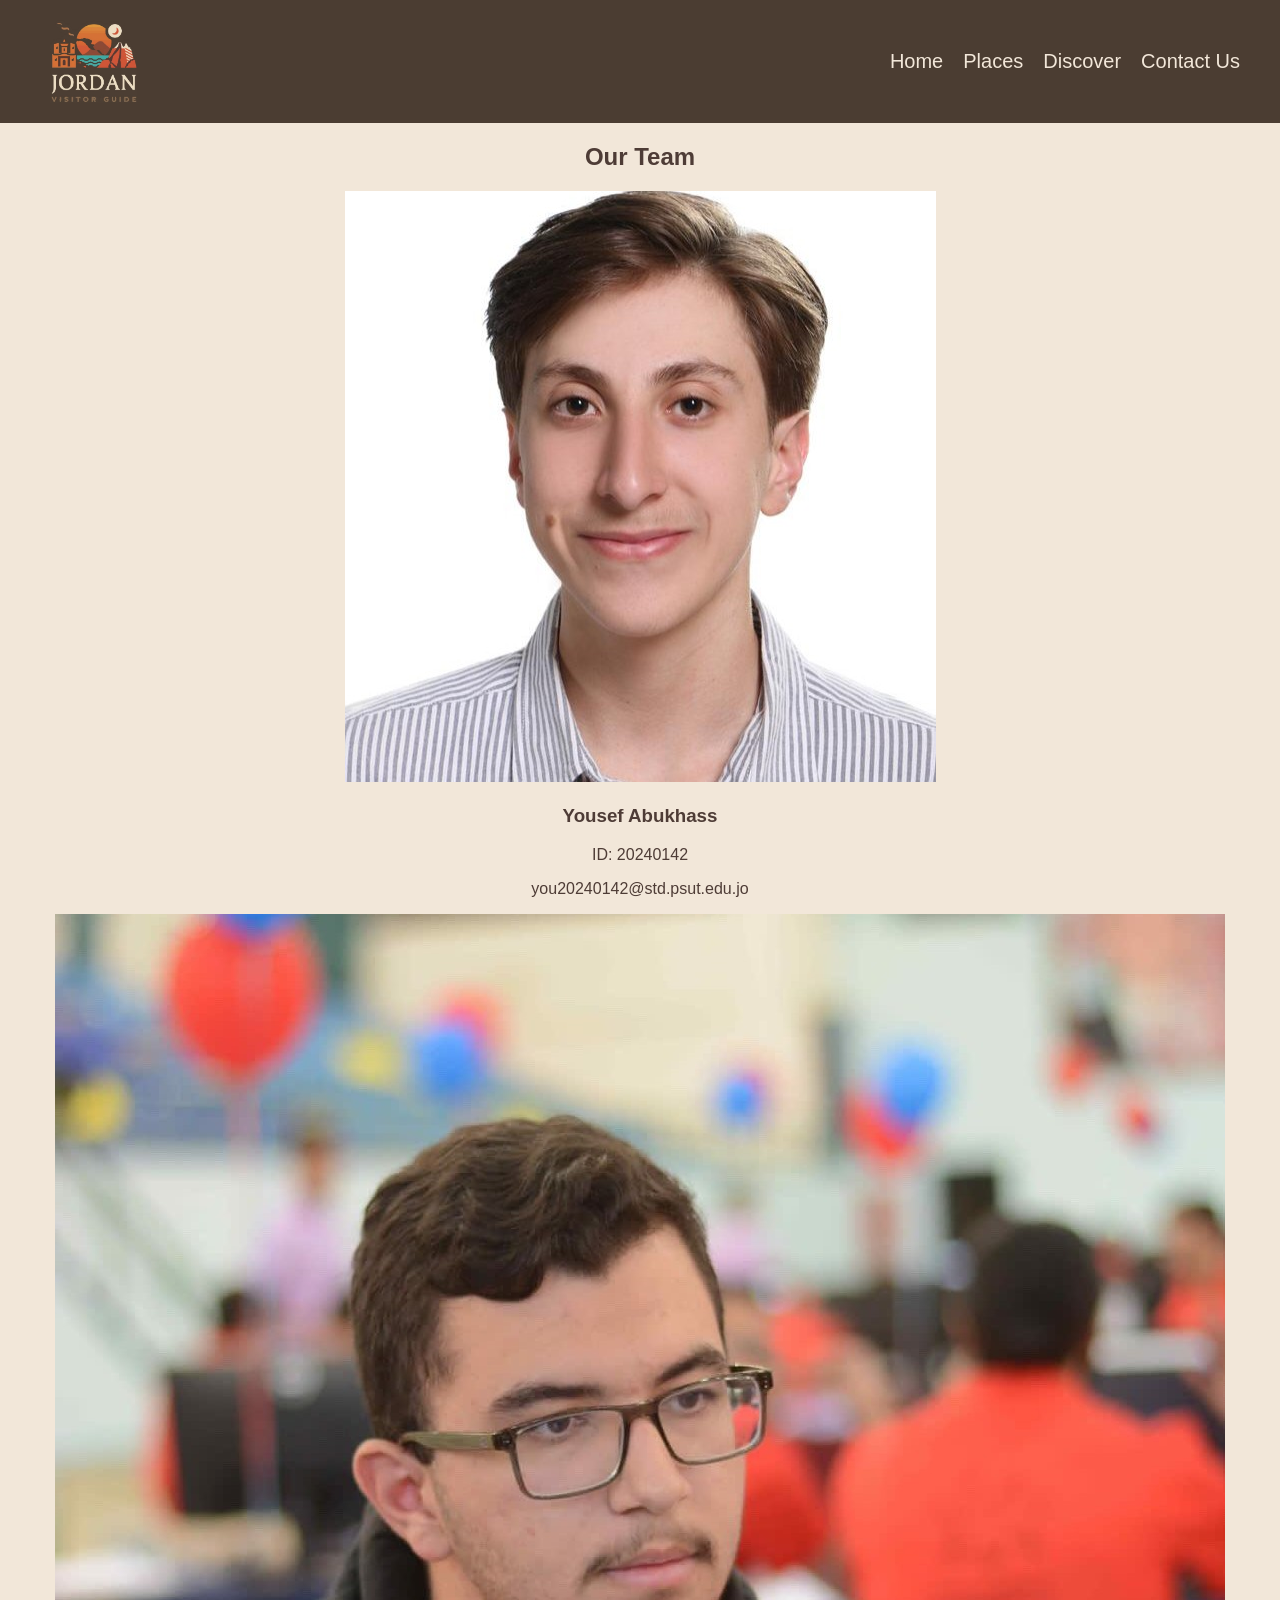
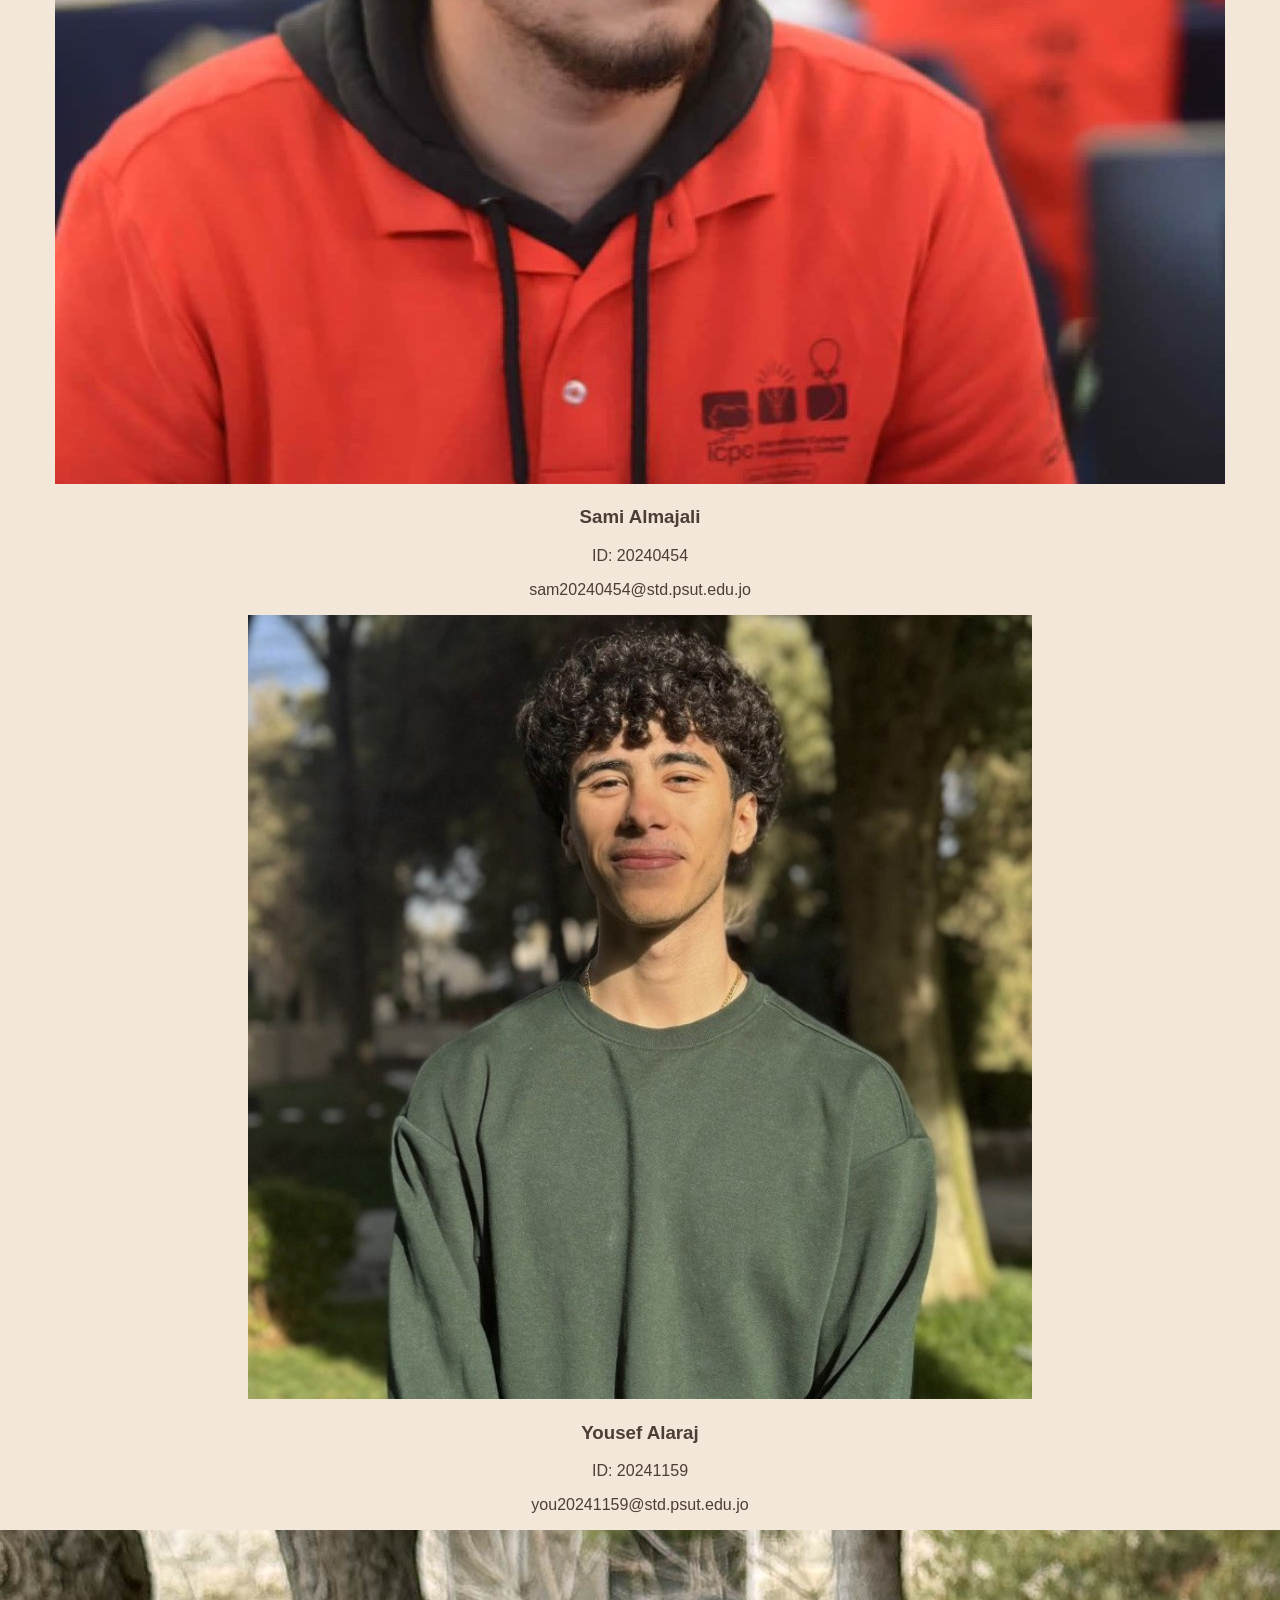
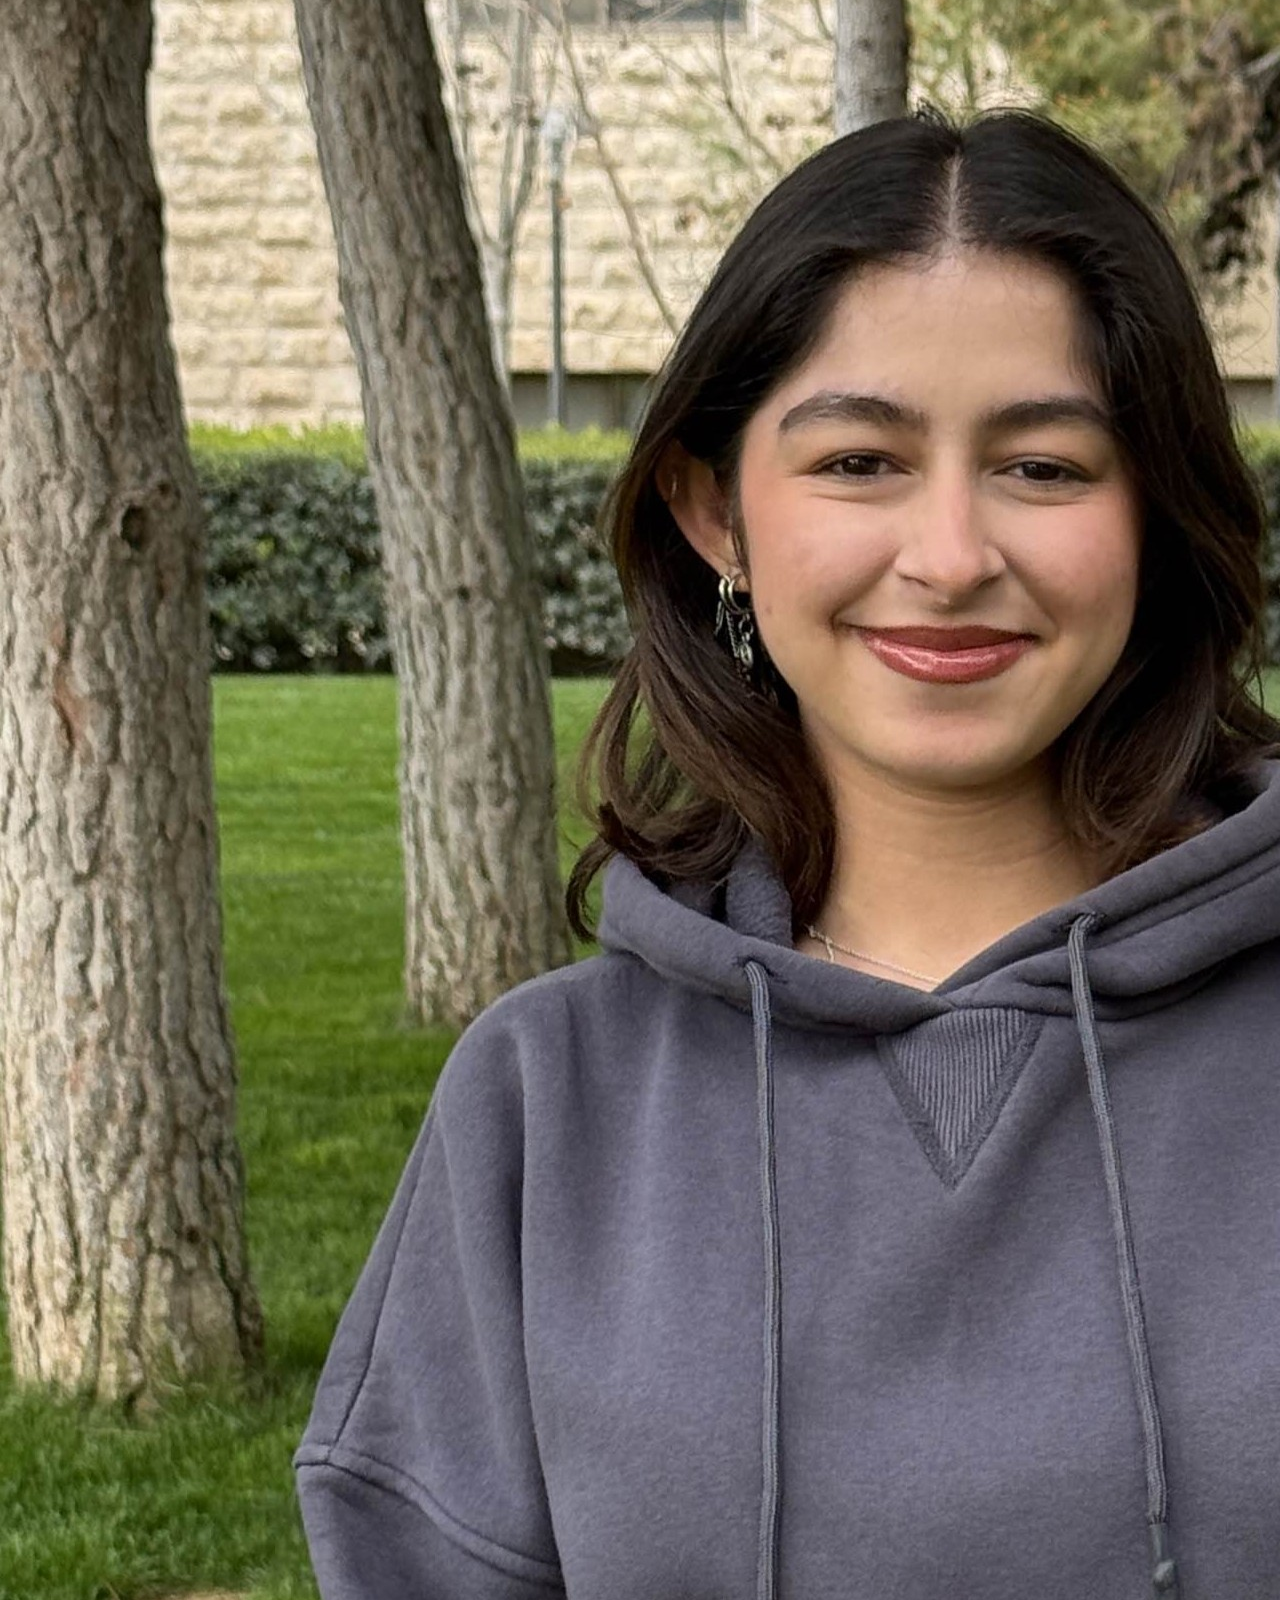
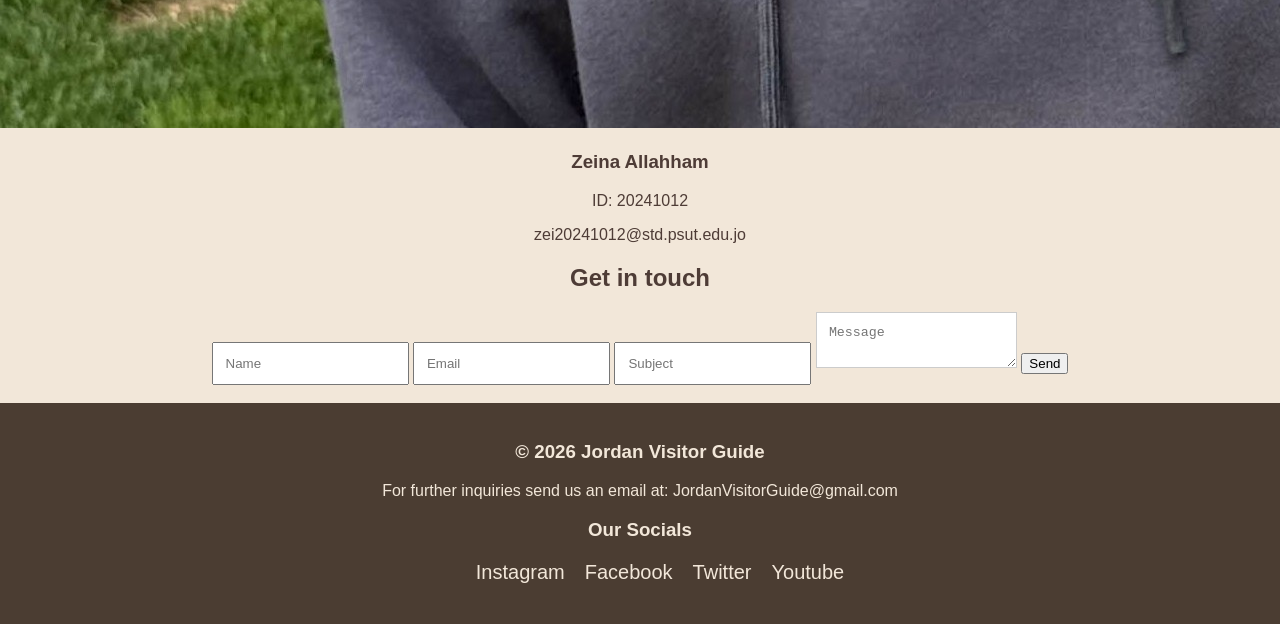
==== contact.html @ 5b8dd9c7 "final contact html" ====
<!DOCTYPE html>
<html lang="en">

<head>
    <meta charset="UTF-8">
    <meta name="viewport" content="width=device-width, initial-scale=1.0">
    <link rel="stylesheet" href="style.css">
    <title>Contact</title>
</head>

<body>
    <header>
        <img src="assets/images/logo.jpg" alt="Jordan Visitor Guide Logo" id="logo">

        <nav>
            <ul id="navigation">
                <li><a href="index.html" class="nav-link">Home</a></li>
                <li><a href="places.html" class="nav-link">Places</a></li>
                <li><a href="discover.html" class="nav-link">Discover</a></li>
                <li><a href="contact.html" class="nav-link">Contact Us</a></li>
            </ul>
        </nav>
    </header>

    <section id="teamSec">
        <h2>Our Team</h2>
        <div class="teamINFO">
            <article class="teamCard">
                <img src="assets/images/abukhass.jpg" alt="Student 1 image" class="teamIMG">
                <h3>Yousef Abukhass</h3>
                <p>ID: 20240142</p>
                <p>you20240142@std.psut.edu.jo</p>
            </article>

            <article class="teamCard">
                <img src="assets/images/sami.jpg" alt="Student 2 image" class="teamIMG">
                <h3>Sami Almajali</h3>
                <p>ID: 20240454</p>
                <p>sam20240454@std.psut.edu.jo</p>
            </article>

            <article class="teamCard">
                <img src="assets/images/void.jpg" alt="Student 3 image" class="teamIMG">
                <h3>Yousef Alaraj</h3>
                <p>ID: 20241159</p>
                <p>you20241159@std.psut.edu.jo</p>
            </article>

            <article class="teamCard">
                <img src="assets/images/me.jpg" alt="Student 4 image" class="teamIMG">
                <h3>Zeina Allahham</h3>
                <p>ID: 20241012</p>
                <p>zei20241012@std.psut.edu.jo</p>
            </article>
        </div>
    </section>

    <section>
        <h2>Get in touch</h2>
        <form class="contactForm">
            <input type="text" placeholder="Name" style="padding: 12px;">

            <input type="email" placeholder="Email" style="padding: 12px;">

            <input type="text" placeholder="Subject" style="padding: 12px;">

            <textarea placeholder="Message" style=" padding: 12px; border: 1px solid #ccc;"></textarea>
            <button class="submitBtn" type="submit">Send</button>
        </form>
    </section>
    <br>

    <footer>
        <h3>&copy; 2026 Jordan Visitor Guide</h3>
        <p>For further inquiries send us an email at: <a
                href="mailto:JordanVisitorGuide@gmail.com">JordanVisitorGuide@gmail.com</a></p>
        <div class="socials-container">
            <h3>Our Socials</h3>
            <ul class="socials">
                <li class="socials-items"><a href="#">Instagram</a></li>
                <li class="socials-items"><a href="#">Facebook</a></li>
                <li class="socials-items"><a href="#">Twitter</a></li>
                <li class="socials-items"><a href="#">Youtube</a></li>
            </ul>
        </div>
    </footer>
</body>

</html>
---- style.css ----
/* GLOBAL */
html {
    scroll-behavior: smooth;
}

body {
    background-color: #F2E7D9;
    color: #4E3C36;
    font-family: Arial, sans-serif;
    margin: 0;
    text-align: center;
}

header {
    display: flex;
    justify-content: space-between;
    align-items: center;
    background-color: #4B3D32;
    color: #F2E7D9;
    padding: 20px;
    position: sticky;
    top: 0;
    z-index: 100;
}

footer {
    background-color: #4B3D32;
    color: #F2E7D9;
    padding: 20px;
}

a {
    text-decoration: none;
}

nav a,
footer a {
    color: #F2E7D9;
}

a:hover {
    color: #3DCCC7;
    transition: color 0.3s ease-in-out;
}

header #logo {
    width: 7%;
    height: auto;
    padding-left: 30px;
}

header ul,
footer ul {
    display: flex;
    gap: 20px;
    list-style-type: none;
    margin: 20px;
    justify-content: center;
}

header ul li,
footer ul li {
    font-size: 20px;
}


/* INDEX CSS */
.hero {
    justify-items: center;
}

.hero .banner-video {
    width: 100%;
    height: 400px;
    object-fit: cover;
}

.hero .hero-button {
    background-color: #E07A5F;
    color: #FFFFFF;
    padding: 12px 24px;
    border-radius: 5px;
    font-size: 18px;
    font-weight: bold;
    box-shadow: 0 0 15px 5px rgba(0, 0, 0, 0.2);
}

.hero .hero-text {
    background-color: #FFFFFF;
    padding: 20px;
    border-radius: 10px;
    margin: 20px;
    box-shadow: 0 0 15px 5px rgba(0, 0, 0, 0.2);
}

.categories,
.places {
    display: grid;
    grid-template-columns: repeat(2, 1fr);
    margin: 20px;
    gap: 20px;
}

.places-card, .categories-card {
    background-color: #FFFFFF;
    border: 1px solid #B59A7A;
    padding: 20px;
    margin-bottom: 20px;
    border-radius: 8px;
    box-shadow: 0 0 15px 5px rgba(0,0,0,0.2);
}

.categories-card img, .places-card img {
    width: 100%; 
    height: auto;
    border-radius: 5px;
    box-sizing: border-box;
    aspect-ratio: 4 / 3;
    object-fit: cover;
}

.places-card:hover, .categories-card:hover {
    transform: scale(1.01);
    transition: 0.3s ease-in-out;
}

/* PLACE-DETAILS */

.place-details-container {
    display: flex;
    flex-direction: column;
    align-items: center;
    justify-content: center;
    font-size: 20px;
}

.gallery {
    display: grid;
    grid-template-columns: repeat(2, 1fr);
    margin: 20px;
    gap: 20px;
    justify-items: center;
}

.gallery img {
    background-color: #FFFFFF;
    border: 1px solid #B59A7A;
    padding: 20px;
    margin-bottom: 20px;
    border-radius: 8px;
    box-shadow: 0 0 15px 5px rgba(0,0,0,0.2);
    width: 100%; 
    height: auto;
    border-radius: 5px;
    box-sizing: border-box;
    aspect-ratio: 4 / 3;
    object-fit: cover;
}

.gallery img:hover {
    transform: scale(1.01);
    transition: 0.3s ease-in-out;
}

.place-info ul {
    list-style-type: none;
}

.details {
    padding-left: 25%;
    padding-right: 25%;
}


/* MOBILE AND IPAD RESPONSIVENESS */
@media (max-width: 600px) {
    header {
        flex-direction: column;
        padding: 10px;
    }
    
    header #logo {
        width: 20%;
        padding-left: 0;
    }

    .categories, .places, .gallery {
        grid-template-columns: 1fr;
    }
    
    .gallery img {
        width: 95%; 
    }
}
@media (max-width: 900px) {
    header {
        flex-direction: column;
        padding: 10px;
    }
    
    header #logo {
        width: 20%;
        padding-left: 0;
    }

    .categories, .places, .gallery {
        grid-template-columns: 1fr;
    }
    
    .gallery img {
        width: 95%; 
    }
}
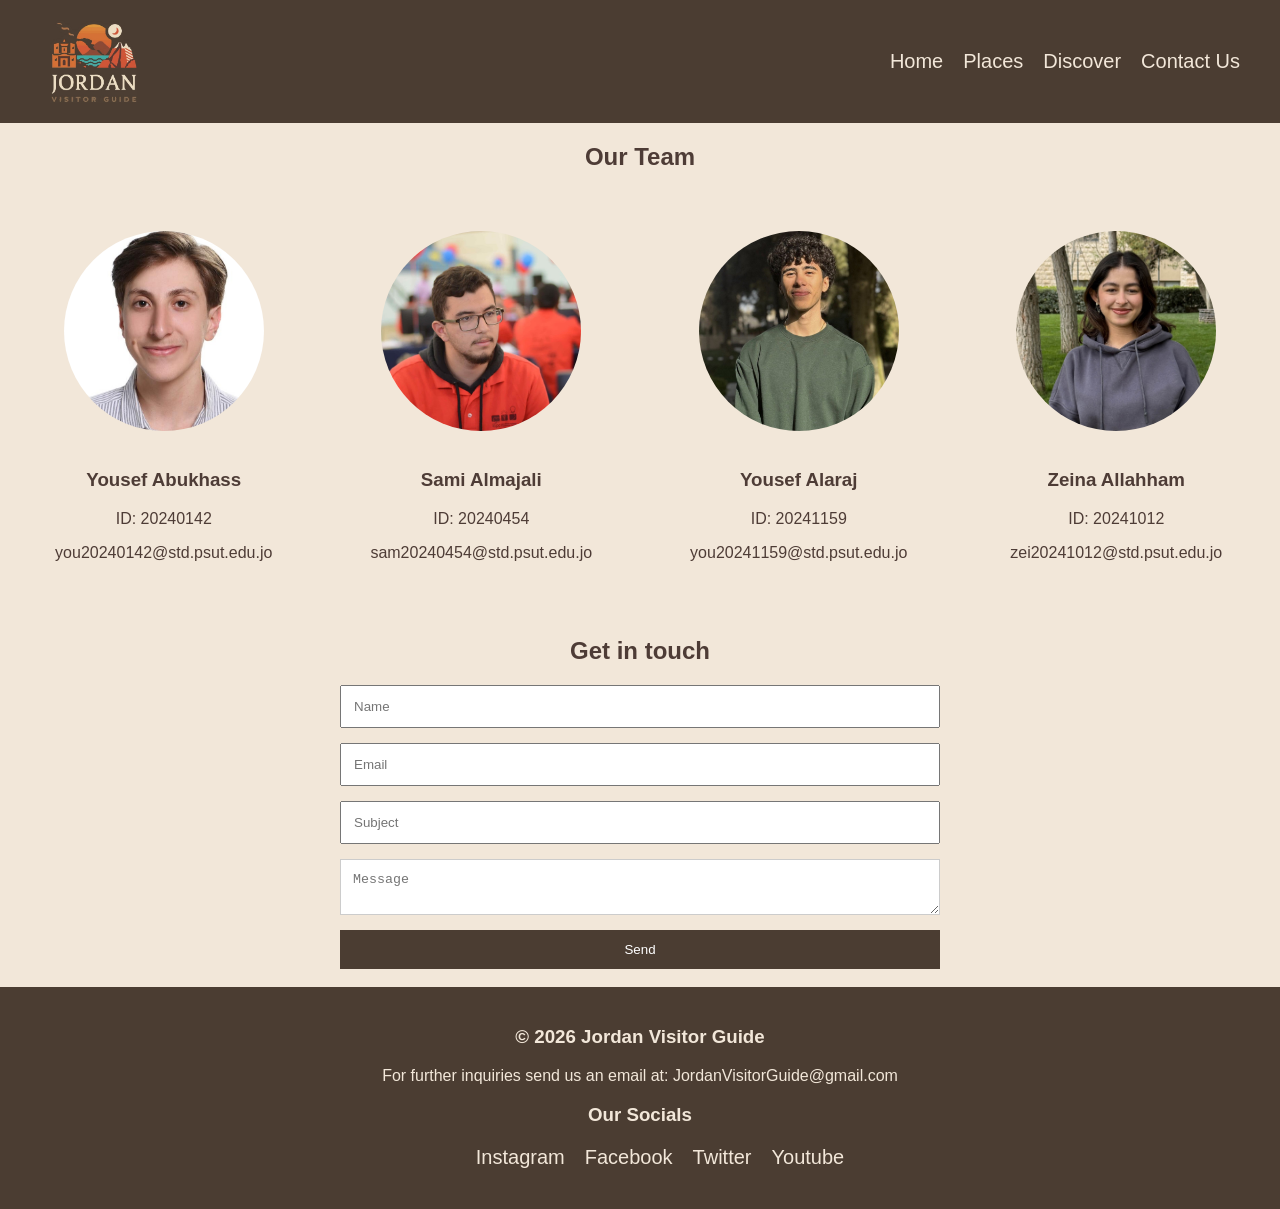
==== commit 185439a4: "contact final with js" ====
--- a/contact.html
+++ b/contact.html
@@ -57,14 +57,15 @@
 
     <section>
         <h2>Get in touch</h2>
-        <form class="contactForm">
-            <input type="text" placeholder="Name" style="padding: 12px;">
+        <form class="contactForm" id="contact-form">
+            <input type="text" placeholder="Name" style="padding: 12px;" id="user-name">
 
-            <input type="email" placeholder="Email" style="padding: 12px;">
+            <input type="email" placeholder="Email" style="padding: 12px;" id="user-email">
 
-            <input type="text" placeholder="Subject" style="padding: 12px;">
+            <input type="text" placeholder="Subject" style="padding: 12px;" id="user-sub">
 
-            <textarea placeholder="Message" style=" padding: 12px; border: 1px solid #ccc;"></textarea>
+            <textarea placeholder="Message" style=" padding: 12px; border: 1px solid #ccc;"
+                id="user-message"></textarea>
             <button class="submitBtn" type="submit">Send</button>
         </form>
     </section>
@@ -84,6 +85,7 @@
             </ul>
         </div>
     </footer>
+    <script src="js/contact.js"></script>
 </body>
 
 </html>
--- a/style.css
+++ b/style.css
@@ -101,17 +101,19 @@
     gap: 20px;
 }
 
-.places-card, .categories-card {
+.places-card,
+.categories-card {
     background-color: #FFFFFF;
     border: 1px solid #B59A7A;
     padding: 20px;
     margin-bottom: 20px;
     border-radius: 8px;
-    box-shadow: 0 0 15px 5px rgba(0,0,0,0.2);
-}
-
-.categories-card img, .places-card img {
-    width: 100%; 
+    box-shadow: 0 0 15px 5px rgba(0, 0, 0, 0.2);
+}
+
+.categories-card img,
+.places-card img {
+    width: 100%;
     height: auto;
     border-radius: 5px;
     box-sizing: border-box;
@@ -119,7 +121,8 @@
     object-fit: cover;
 }
 
-.places-card:hover, .categories-card:hover {
+.places-card:hover,
+.categories-card:hover {
     transform: scale(1.01);
     transition: 0.3s ease-in-out;
 }
@@ -148,8 +151,8 @@
     padding: 20px;
     margin-bottom: 20px;
     border-radius: 8px;
-    box-shadow: 0 0 15px 5px rgba(0,0,0,0.2);
-    width: 100%; 
+    box-shadow: 0 0 15px 5px rgba(0, 0, 0, 0.2);
+    width: 100%;
     height: auto;
     border-radius: 5px;
     box-sizing: border-box;
@@ -178,36 +181,80 @@
         flex-direction: column;
         padding: 10px;
     }
-    
+
     header #logo {
         width: 20%;
         padding-left: 0;
     }
 
-    .categories, .places, .gallery {
+    .categories,
+    .places,
+    .gallery {
         grid-template-columns: 1fr;
     }
-    
+
     .gallery img {
-        width: 95%; 
-    }
-}
+        width: 95%;
+    }
+}
+
 @media (max-width: 900px) {
     header {
         flex-direction: column;
         padding: 10px;
     }
-    
+
     header #logo {
         width: 20%;
         padding-left: 0;
     }
 
-    .categories, .places, .gallery {
+    .categories,
+    .places,
+    .gallery {
         grid-template-columns: 1fr;
     }
-    
+
     .gallery img {
-        width: 95%; 
-    }
+        width: 95%;
+    }
+}
+
+/* CONTACT CSS */
+
+.teamINFO {
+    display: flex;
+    justify-content: center;
+    gap: 30px;
+    flex-wrap: wrap;
+    padding: 40px 20px;
+}
+
+.teamCard {
+    flex: 1;
+    max-width: 300px;
+}
+
+.teamIMG {
+    width: 200px;
+    height: 200px;
+    margin-bottom: 15px;
+    border-radius: 50%;
+}
+
+.contactForm {
+    display: grid;
+    gap: 15px;
+    max-width: 600px;
+    margin: auto;
+}
+
+.submitBtn {
+
+    padding: 12px;
+    background-color: #4B3D32;
+    color: white;
+    border: none;
+    cursor: pointer;
+
 }
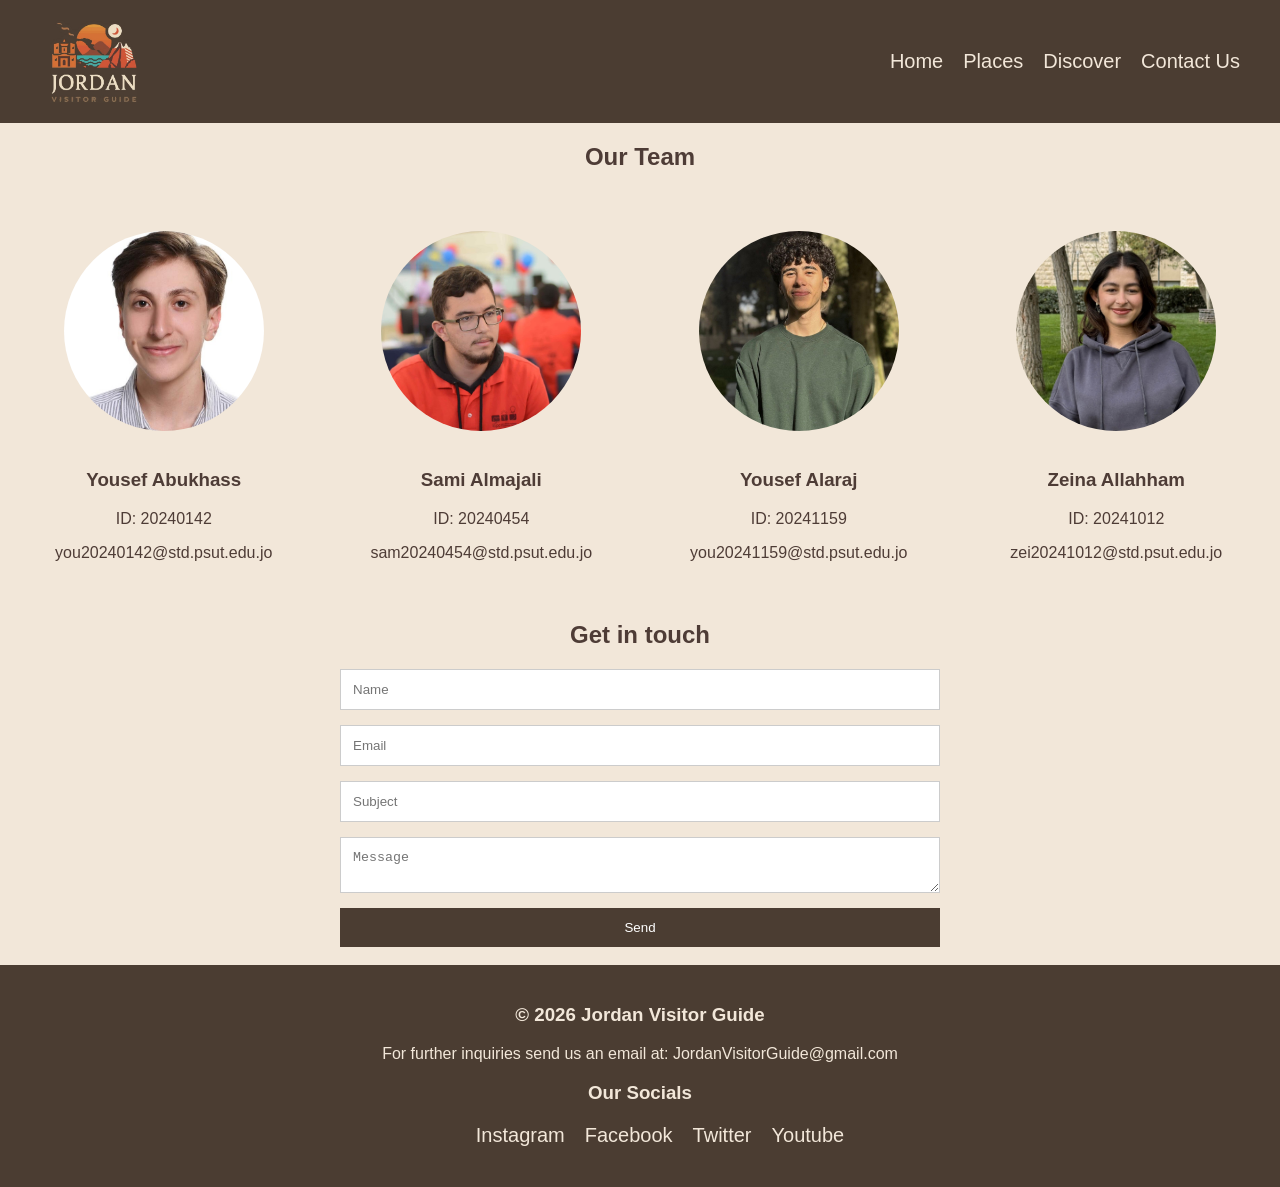
==== commit 44ec3b9f: "contact html and js changes" ====
--- a/contact.html
+++ b/contact.html
@@ -29,28 +29,28 @@
                 <img src="assets/images/abukhass.jpg" alt="Student 1 image" class="teamIMG">
                 <h3>Yousef Abukhass</h3>
                 <p>ID: 20240142</p>
-                <p>you20240142@std.psut.edu.jo</p>
+                <a href="mailto:you20240142@std.psut.edu.jo" class="mail">you20240142@std.psut.edu.jo</a>
             </article>
 
             <article class="teamCard">
                 <img src="assets/images/sami.jpg" alt="Student 2 image" class="teamIMG">
                 <h3>Sami Almajali</h3>
                 <p>ID: 20240454</p>
-                <p>sam20240454@std.psut.edu.jo</p>
+                <a href="mailto:sam20240454@std.psut.edu.jo" class="mail">sam20240454@std.psut.edu.jo</a>
             </article>
 
             <article class="teamCard">
                 <img src="assets/images/void.jpg" alt="Student 3 image" class="teamIMG">
                 <h3>Yousef Alaraj</h3>
                 <p>ID: 20241159</p>
-                <p>you20241159@std.psut.edu.jo</p>
+                <a href="mailto:you20241159@std.psut.edu.jo" class="mail">you20241159@std.psut.edu.jo</a>
             </article>
 
             <article class="teamCard">
                 <img src="assets/images/me.jpg" alt="Student 4 image" class="teamIMG">
                 <h3>Zeina Allahham</h3>
                 <p>ID: 20241012</p>
-                <p>zei20241012@std.psut.edu.jo</p>
+                <a href="mailto:zei20241012@std.psut.edu.jo" class="mail">zei20241012@std.psut.edu.jo</a>
             </article>
         </div>
     </section>
@@ -58,14 +58,13 @@
     <section>
         <h2>Get in touch</h2>
         <form class="contactForm" id="contact-form">
-            <input type="text" placeholder="Name" style="padding: 12px;" id="user-name">
+            <input type="text" placeholder="Name" id="user-name" class="contactFormInput">
 
-            <input type="email" placeholder="Email" style="padding: 12px;" id="user-email">
+            <input type="email" placeholder="Email" id="user-email" class="contactFormInput">
 
-            <input type="text" placeholder="Subject" style="padding: 12px;" id="user-sub">
+            <input type="text" placeholder="Subject" id="user-sub" class="contactFormInput">
 
-            <textarea placeholder="Message" style=" padding: 12px; border: 1px solid #ccc;"
-                id="user-message"></textarea>
+            <textarea placeholder="Message" id="user-message" class="contactFormTextarea"></textarea>
             <button class="submitBtn" type="submit">Send</button>
         </form>
     </section>
--- a/style.css
+++ b/style.css
@@ -257,4 +257,19 @@
     border: none;
     cursor: pointer;
 
+}
+
+.contactFormTextarea {
+    padding: 12px;
+    border: 1.5px solid #cccccc;
+}
+
+.contactFormInput {
+    padding: 12px;
+    border: 1.5px solid #cccccc;
+
+}
+
+.mail {
+    color: #4E3C36;
 }
